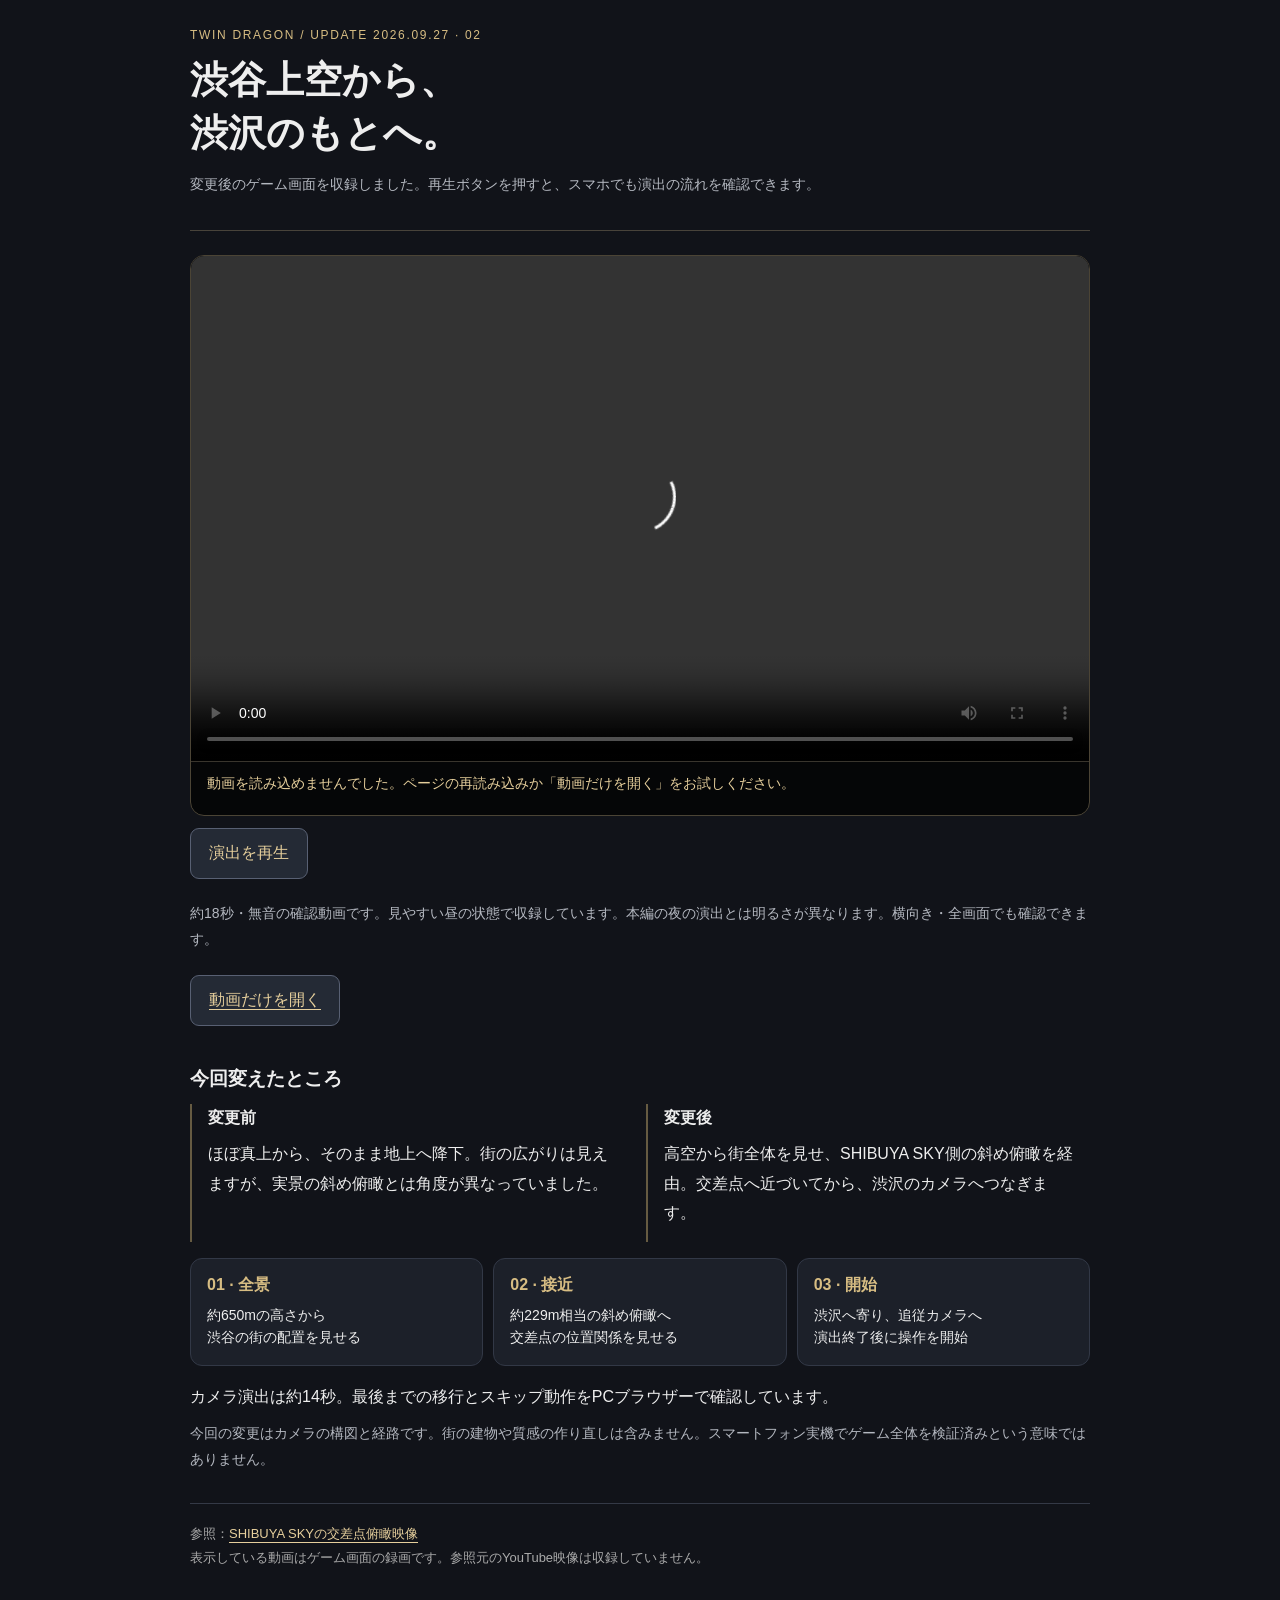
==== index.html @ 9c3fbcba "Publish mobile review of Shibuya arrival camera" ====
<!doctype html><html lang="ja"><meta charset="utf-8"><meta name="viewport" content="width=device-width,initial-scale=1"><meta http-equiv="refresh" content="0;url=review/"><title>ツインドラゴン変更確認</title><a href="review/">変更内容を確認する</a></html>
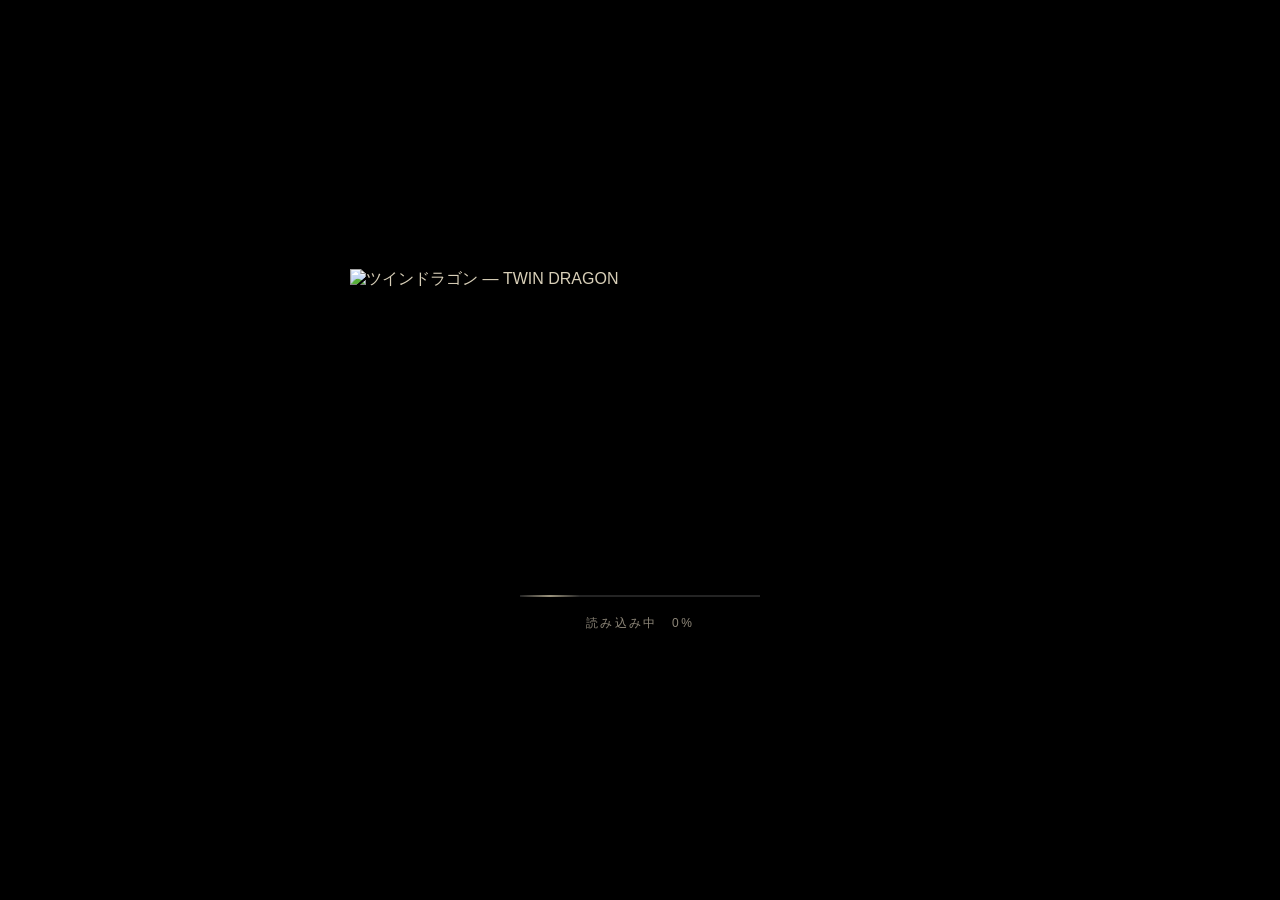
==== commit 69709a2f: "ツインドラゴン Web版（スマホ対応）を公開 — トップをゲーム本体に。確認ページは review/ に維持" ====
--- a/index.html
+++ b/index.html
@@ -1 +1,52 @@
-<!doctype html><html lang="ja"><meta charset="utf-8"><meta name="viewport" content="width=device-width,initial-scale=1"><meta http-equiv="refresh" content="0;url=review/"><title>ツインドラゴン変更確認</title><a href="review/">変更内容を確認する</a></html>+<!doctype html>
+<html lang="ja">
+<head>
+<meta charset="utf-8">
+<title>ツインドラゴン -TWIN DRAGON-</title>
+<meta name="viewport" content="width=device-width,initial-scale=1,maximum-scale=1,user-scalable=no,viewport-fit=cover">
+<!-- [mobile] home-screen app: standalone on iOS (apple-*), installable on Android (manifest). docs/reports/mobile.md -->
+<link rel="manifest" href="manifest.webmanifest">
+<meta name="mobile-web-app-capable" content="yes">
+<meta name="apple-mobile-web-app-capable" content="yes">
+<meta name="apple-mobile-web-app-status-bar-style" content="black-translucent">
+<meta name="theme-color" content="#000000">
+<link rel="apple-touch-icon" href="assets/app/icon-180.png">
+<link rel="icon" href="data:,">
+<link rel="preload" as="image" href="/shibuya-cho/assets/menu/twin-dragon-logo-v1.png" fetchpriority="high">
+<style>
+  html, body { margin: 0; padding: 0; width: 100%; height: 100%; overflow: hidden; background: #000;
+    font-family: "Hiragino Sans", "Hiragino Kaku Gothic ProN", "Noto Sans JP", "Yu Gothic", "Meiryo", sans-serif; }
+  #game { position: fixed; inset: 0; width: 100%; height: 100%; display: block; outline: none; touch-action: none; }
+  #hud { position: fixed; inset: 0; pointer-events: none; user-select: none; overflow: hidden; }
+  /* the loading screen: plain HTML so it is up before a single module has loaded; main.js moves the bar */
+  #boot { position: fixed; inset: 0; z-index: 100; background: #000; display: flex; flex-direction: column; align-items: center;
+    justify-content: center; gap: 18px; color: #d8cfb8; pointer-events: none; transition: opacity .35s; }
+  #boot.off { opacity: 0; }
+  #boot .boot-logo { display: block; width: min(76vw, 580px); height: auto; max-height: 55vh; object-fit: contain; margin-bottom: 18px; }
+  #boot .bar { position: relative; width: 240px; height: 2px; background: rgba(255, 255, 255, .14); overflow: hidden; }
+  #boot .bar i { display: block; height: 100%; width: 0; background: #d9b56a; transition: width .25s ease-out; }
+  /* a glint running along the track on the compositor: it keeps moving while a long init holds the main thread */
+  #boot .bar::after { content: ''; position: absolute; left: 0; top: 0; width: 60px; height: 100%;
+    background: linear-gradient(90deg, rgba(255, 240, 200, 0), rgba(255, 240, 200, .55), rgba(255, 240, 200, 0));
+    animation: bootglint 1.6s linear infinite; will-change: transform; }
+  @keyframes bootglint { from { transform: translateX(-60px); } to { transform: translateX(240px); } }
+  #boot span { font-size: 12px; letter-spacing: .2em; color: #8f887a; font-variant-numeric: tabular-nums; }
+  @media(prefers-reduced-motion:reduce) { #boot, #boot .bar i { transition: none; } #boot .bar::after { animation: none; } }
+</style>
+<link rel="stylesheet" href="/shibuya-cho/src/ui/hud.css">
+<script type="importmap">
+{
+  "imports": {
+    "three": "/shibuya-cho/node_modules/three/build/three.module.js",
+    "three/addons/": "/shibuya-cho/node_modules/three/examples/jsm/"
+  }
+}
+</script>
+</head>
+<body>
+<canvas id="game" tabindex="0"></canvas>
+<div id="hud"></div>
+<div id="boot"><img class="boot-logo" src="/shibuya-cho/assets/menu/twin-dragon-logo-v1.png" width="1774" height="887" alt="ツインドラゴン — TWIN DRAGON" fetchpriority="high"><div class="bar"><i></i></div><span>読み込み中　0%</span></div>
+<script type="module" src="/shibuya-cho/src/main.js"></script>
+</body>
+</html>
